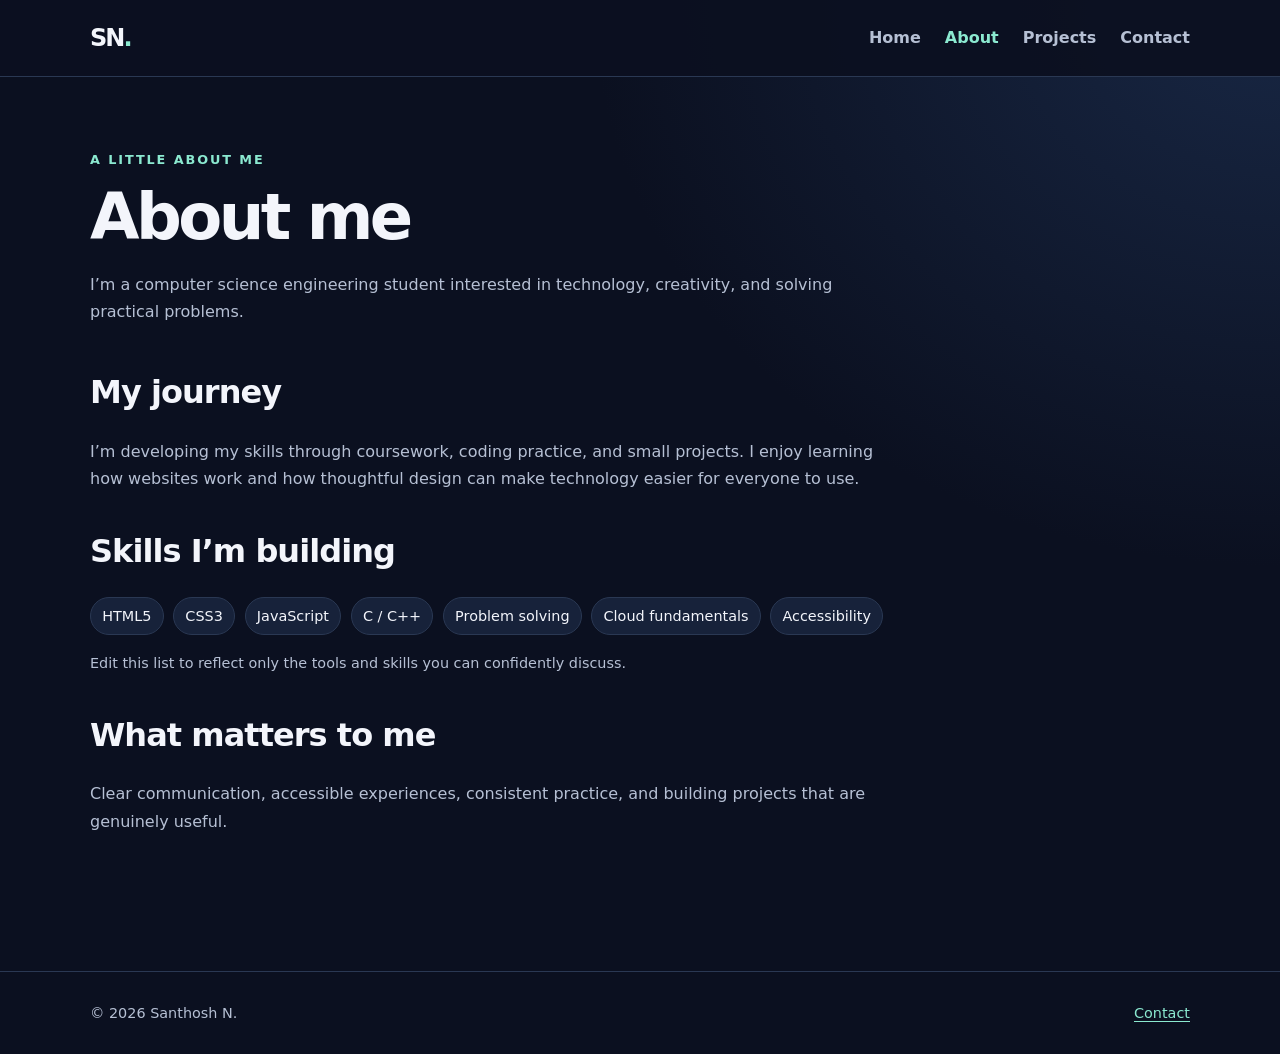
==== about.html @ c4337b8f "Add files via upload" ====
<!doctype html>
<html lang="en">
<head>
  <meta charset="utf-8">
  <meta name="viewport" content="width=device-width, initial-scale=1">
  <meta name="description" content="Learn about Santhosh N, a computer science engineering student, his interests, and current skills.">
  <meta name="theme-color" content="#111827">
  <title>About | Santhosh N</title>
  <link rel="stylesheet" href="styles.css">
  <script src="script.js" defer></script>
</head>
<body>
  <a class="skip-link" href="#main-content">Skip to main content</a>
  <header class="site-header"><div class="container header-inner">
    <a class="brand" href="index.html" aria-label="Santhosh N home">SN<span>.</span></a>
    <button class="menu-toggle" type="button" aria-expanded="false" aria-controls="primary-navigation">Menu</button>
    <nav id="primary-navigation" class="primary-navigation" aria-label="Main navigation"><ul>
      <li><a href="index.html">Home</a></li><li><a href="about.html" aria-current="page">About</a></li><li><a href="projects.html">Projects</a></li><li><a href="contact.html">Contact</a></li>
    </ul></nav>
  </div></header>
  <main id="main-content" class="container page-content">
    <header class="page-heading"><p class="eyebrow">A little about me</p><h1>About me</h1><p>I’m a computer science engineering student interested in technology, creativity, and solving practical problems.</p></header>
    <section class="content-section" aria-labelledby="journey-title"><h2 id="journey-title">My journey</h2><p>I’m developing my skills through coursework, coding practice, and small projects. I enjoy learning how websites work and how thoughtful design can make technology easier for everyone to use.</p></section>
    <section class="content-section" aria-labelledby="skills-title"><h2 id="skills-title">Skills I’m building</h2>
      <ul class="tag-list"><li>HTML5</li><li>CSS3</li><li>JavaScript</li><li>C / C++</li><li>Problem solving</li><li>Cloud fundamentals</li><li>Accessibility</li></ul>
      <p class="note">Edit this list to reflect only the tools and skills you can confidently discuss.</p>
    </section>
    <section class="content-section" aria-labelledby="values-title"><h2 id="values-title">What matters to me</h2><p>Clear communication, accessible experiences, consistent practice, and building projects that are genuinely useful.</p></section>
  </main>
  <footer class="site-footer"><div class="container footer-inner"><p>© <span data-current-year>2026</span> Santhosh N.</p><a href="contact.html">Contact</a></div></footer>
</body>
</html>
---- styles.css ----
:root{color-scheme:dark;--bg:#0b1020;--surface:#121a2d;--surface-2:#17223a;--text:#f3f5fb;--muted:#b6c0d4;--accent:#8be9d0;--border:#2a3853;--focus:#ffd166;font-family:system-ui,-apple-system,BlinkMacSystemFont,"Segoe UI",sans-serif}*{box-sizing:border-box}html{scroll-behavior:smooth}body{margin:0;background:radial-gradient(ellipse at top right,#182744 0,transparent 38%),var(--bg);color:var(--text);font-size:1rem;line-height:1.7}a{color:var(--accent);text-underline-offset:.22em}a:hover{text-decoration-thickness:2px}a:focus-visible,button:focus-visible,input:focus-visible,textarea:focus-visible{outline:3px solid var(--focus);outline-offset:4px}.container{width:min(1100px,calc(100% - 2.5rem));margin-inline:auto}.skip-link{position:absolute;left:1rem;top:-5rem;padding:.75rem 1rem;background:var(--focus);color:#111827;z-index:20;font-weight:700}.skip-link:focus{top:1rem}.site-header{border-bottom:1px solid var(--border);background:rgba(11,16,32,.92)}.header-inner{min-height:76px;display:flex;align-items:center;justify-content:space-between;gap:1rem}.brand{font-size:1.5rem;font-weight:850;letter-spacing:-.08em;text-decoration:none;color:var(--text)}.brand span{color:var(--accent)}.primary-navigation ul{display:flex;gap:1.5rem;list-style:none;margin:0;padding:0}.primary-navigation a{color:var(--muted);text-decoration:none;font-weight:650}.primary-navigation a[aria-current=page],.primary-navigation a:hover{color:var(--accent)}.menu-toggle{display:none;background:var(--surface);color:var(--text);border:1px solid var(--border);border-radius:.5rem;padding:.5rem .8rem}.hero{padding-block:clamp(5rem,12vw,9rem) 5rem}.eyebrow{color:var(--accent);font-size:.8rem;font-weight:800;letter-spacing:.15em;text-transform:uppercase;margin:0 0 .8rem}.hero h1,.page-heading h1{font-size:clamp(2.5rem,7vw,5rem);line-height:1.05;letter-spacing:-.055em;margin:0 0 1.25rem}.hero h1 span{color:var(--accent)}.hero-copy{max-width:650px;color:var(--muted);font-size:clamp(1.1rem,2.4vw,1.35rem)}.actions{display:flex;flex-wrap:wrap;gap:.85rem;margin-top:2rem}.button{display:inline-flex;align-items:center;justify-content:center;background:var(--accent);color:#08141b;font-weight:800;text-decoration:none;border:2px solid var(--accent);border-radius:.7rem;padding:.75rem 1.1rem;font:inherit;font-weight:800;cursor:pointer}.button:hover{filter:brightness(1.08)}.button-secondary{background:transparent;color:var(--text);border-color:var(--border)}.section{padding-block:2.5rem 5rem}.section-heading{margin-bottom:1.5rem}.section h2,.content-section h2,.contact-layout h2{font-size:clamp(1.5rem,3vw,2rem);line-height:1.2;letter-spacing:-.03em}.card-grid{display:grid;grid-template-columns:repeat(3,minmax(0,1fr));gap:1rem}.card{border:1px solid var(--border);border-radius:1rem;padding:1.4rem;background:linear-gradient(145deg,var(--surface),rgba(18,26,45,.72));min-width:0}.card h3,.project-card h2{margin:.2rem 0 .65rem;font-size:1.25rem}.card p{color:var(--muted);margin:.4rem 0}.site-footer{border-top:1px solid var(--border);margin-top:4rem}.footer-inner{min-height:82px;display:flex;align-items:center;justify-content:space-between;gap:1rem;color:var(--muted);font-size:.9rem}.page-content{min-height:60vh;padding-block:4.5rem 2rem}.page-heading{max-width:760px;margin-bottom:3rem}.page-heading h1{font-size:clamp(2.5rem,6vw,4rem)}.page-heading>p:last-child,.content-section p{color:var(--muted)}.content-section{max-width:820px;margin-block:2.5rem}.tag-list{display:flex;flex-wrap:wrap;gap:.6rem;list-style:none;margin:1rem 0;padding:0}.tag-list li{padding:.35rem .7rem;border:1px solid var(--border);background:var(--surface-2);border-radius:999px;color:var(--text);font-size:.9rem}.note,.field-help{color:var(--muted);font-size:.9rem}.project-grid{grid-template-columns:repeat(2,minmax(0,1fr))}.project-type{font-size:.78rem!important;text-transform:uppercase;letter-spacing:.12em;color:var(--accent)!important;font-weight:800}.contact-layout{display:grid;grid-template-columns:minmax(0,2fr) minmax(220px,1fr);gap:3rem}.contact-layout form{max-width:650px}.form-field{display:grid;gap:.4rem;margin-block:1.2rem}.form-field label{font-weight:700}.form-field input,.form-field textarea{width:100%;border:1px solid #52617a;border-radius:.6rem;background:#0a1020;color:var(--text);padding:.8rem;font:inherit}.form-field input:focus,.form-field textarea:focus{border-color:var(--accent)}.form-field textarea{resize:vertical}.field-help{margin:0}.form-status{min-height:1.5em;color:var(--accent)}.contact-aside{border-left:1px solid var(--border);padding-left:1.5rem}.contact-aside li{margin:.7rem 0}@media(max-width:700px){.container{width:min(100% - 1.5rem,1100px)}.menu-toggle{display:inline-flex}.primary-navigation{display:none;position:absolute;top:76px;left:0;right:0;padding:1rem 1.25rem;background:var(--surface);border-bottom:1px solid var(--border)}.primary-navigation.is-open{display:block}.primary-navigation ul{flex-direction:column;gap:.8rem}.card-grid,.project-grid,.contact-layout{grid-template-columns:1fr}.contact-aside{border-left:0;border-top:1px solid var(--border);padding:1.5rem 0 0}.footer-inner{padding-block:1rem;align-items:flex-start;flex-direction:column;gap:.2rem}.hero{padding-top:4rem}}@media(prefers-reduced-motion:reduce){html{scroll-behavior:auto}*,*::before,*::after{animation-duration:.01ms!important;animation-iteration-count:1!important;transition-duration:.01ms!important}}
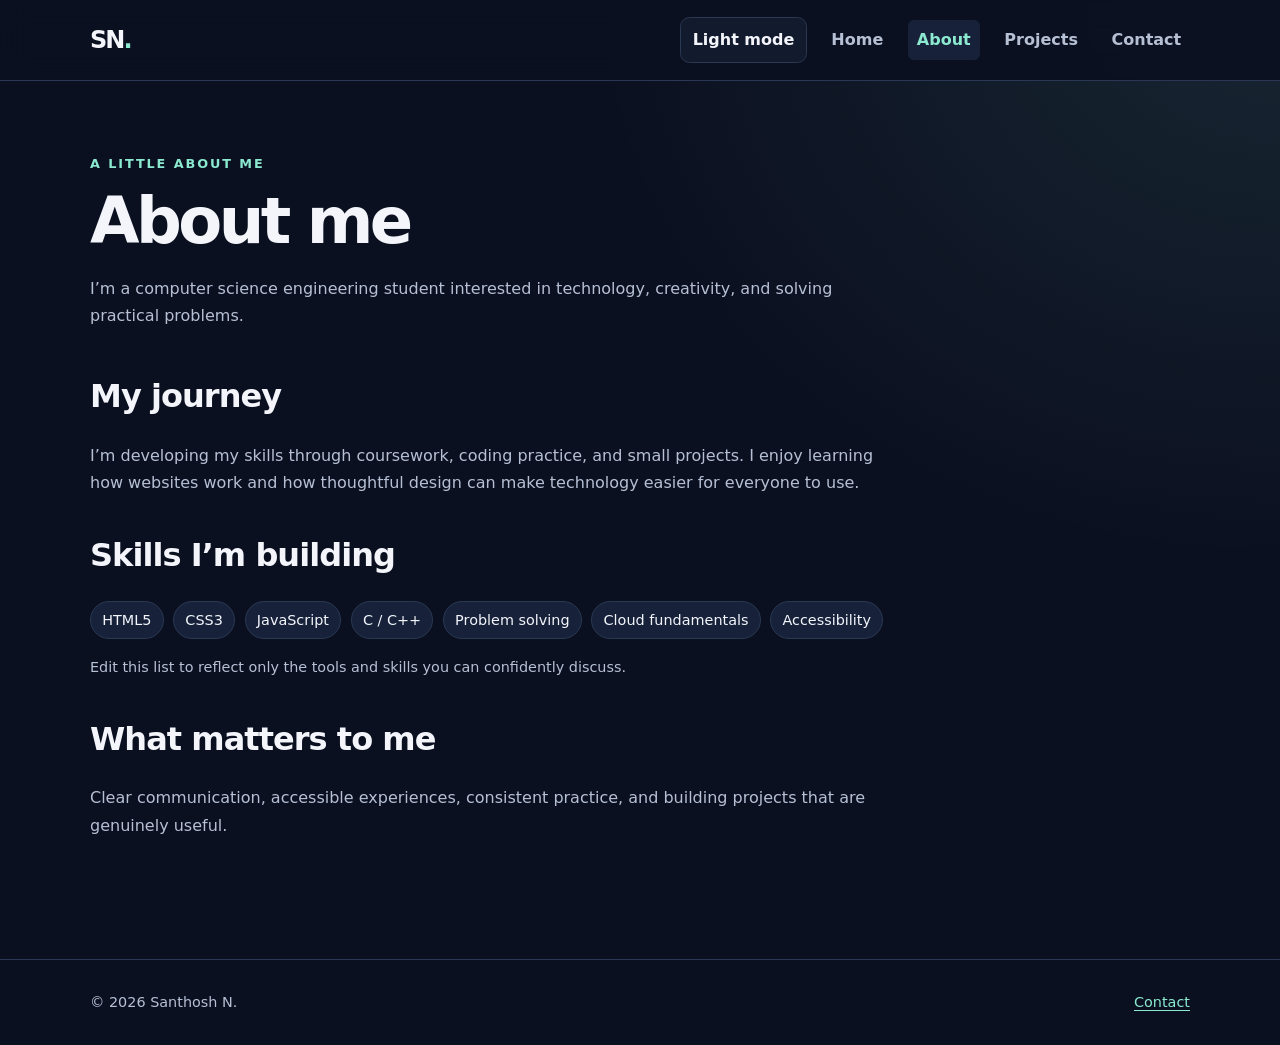
==== commit 576670b9: "Add files via upload" ====
--- a/about.html
+++ b/about.html
@@ -13,7 +13,7 @@
   <a class="skip-link" href="#main-content">Skip to main content</a>
   <header class="site-header"><div class="container header-inner">
     <a class="brand" href="index.html" aria-label="Santhosh N home">SN<span>.</span></a>
-    <button class="menu-toggle" type="button" aria-expanded="false" aria-controls="primary-navigation">Menu</button>
+    <div class="header-actions"><button class="theme-toggle" type="button" aria-label="Switch to light theme">Light mode</button><button class="menu-toggle" type="button" aria-expanded="false" aria-controls="primary-navigation">Menu</button></div>
     <nav id="primary-navigation" class="primary-navigation" aria-label="Main navigation"><ul>
       <li><a href="index.html">Home</a></li><li><a href="about.html" aria-current="page">About</a></li><li><a href="projects.html">Projects</a></li><li><a href="contact.html">Contact</a></li>
     </ul></nav>
--- a/styles.css
+++ b/styles.css
@@ -1 +1,93 @@
-:root{color-scheme:dark;--bg:#0b1020;--surface:#121a2d;--surface-2:#17223a;--text:#f3f5fb;--muted:#b6c0d4;--accent:#8be9d0;--border:#2a3853;--focus:#ffd166;font-family:system-ui,-apple-system,BlinkMacSystemFont,"Segoe UI",sans-serif}*{box-sizing:border-box}html{scroll-behavior:smooth}body{margin:0;background:radial-gradient(ellipse at top right,#182744 0,transparent 38%),var(--bg);color:var(--text);font-size:1rem;line-height:1.7}a{color:var(--accent);text-underline-offset:.22em}a:hover{text-decoration-thickness:2px}a:focus-visible,button:focus-visible,input:focus-visible,textarea:focus-visible{outline:3px solid var(--focus);outline-offset:4px}.container{width:min(1100px,calc(100% - 2.5rem));margin-inline:auto}.skip-link{position:absolute;left:1rem;top:-5rem;padding:.75rem 1rem;background:var(--focus);color:#111827;z-index:20;font-weight:700}.skip-link:focus{top:1rem}.site-header{border-bottom:1px solid var(--border);background:rgba(11,16,32,.92)}.header-inner{min-height:76px;display:flex;align-items:center;justify-content:space-between;gap:1rem}.brand{font-size:1.5rem;font-weight:850;letter-spacing:-.08em;text-decoration:none;color:var(--text)}.brand span{color:var(--accent)}.primary-navigation ul{display:flex;gap:1.5rem;list-style:none;margin:0;padding:0}.primary-navigation a{color:var(--muted);text-decoration:none;font-weight:650}.primary-navigation a[aria-current=page],.primary-navigation a:hover{color:var(--accent)}.menu-toggle{display:none;background:var(--surface);color:var(--text);border:1px solid var(--border);border-radius:.5rem;padding:.5rem .8rem}.hero{padding-block:clamp(5rem,12vw,9rem) 5rem}.eyebrow{color:var(--accent);font-size:.8rem;font-weight:800;letter-spacing:.15em;text-transform:uppercase;margin:0 0 .8rem}.hero h1,.page-heading h1{font-size:clamp(2.5rem,7vw,5rem);line-height:1.05;letter-spacing:-.055em;margin:0 0 1.25rem}.hero h1 span{color:var(--accent)}.hero-copy{max-width:650px;color:var(--muted);font-size:clamp(1.1rem,2.4vw,1.35rem)}.actions{display:flex;flex-wrap:wrap;gap:.85rem;margin-top:2rem}.button{display:inline-flex;align-items:center;justify-content:center;background:var(--accent);color:#08141b;font-weight:800;text-decoration:none;border:2px solid var(--accent);border-radius:.7rem;padding:.75rem 1.1rem;font:inherit;font-weight:800;cursor:pointer}.button:hover{filter:brightness(1.08)}.button-secondary{background:transparent;color:var(--text);border-color:var(--border)}.section{padding-block:2.5rem 5rem}.section-heading{margin-bottom:1.5rem}.section h2,.content-section h2,.contact-layout h2{font-size:clamp(1.5rem,3vw,2rem);line-height:1.2;letter-spacing:-.03em}.card-grid{display:grid;grid-template-columns:repeat(3,minmax(0,1fr));gap:1rem}.card{border:1px solid var(--border);border-radius:1rem;padding:1.4rem;background:linear-gradient(145deg,var(--surface),rgba(18,26,45,.72));min-width:0}.card h3,.project-card h2{margin:.2rem 0 .65rem;font-size:1.25rem}.card p{color:var(--muted);margin:.4rem 0}.site-footer{border-top:1px solid var(--border);margin-top:4rem}.footer-inner{min-height:82px;display:flex;align-items:center;justify-content:space-between;gap:1rem;color:var(--muted);font-size:.9rem}.page-content{min-height:60vh;padding-block:4.5rem 2rem}.page-heading{max-width:760px;margin-bottom:3rem}.page-heading h1{font-size:clamp(2.5rem,6vw,4rem)}.page-heading>p:last-child,.content-section p{color:var(--muted)}.content-section{max-width:820px;margin-block:2.5rem}.tag-list{display:flex;flex-wrap:wrap;gap:.6rem;list-style:none;margin:1rem 0;padding:0}.tag-list li{padding:.35rem .7rem;border:1px solid var(--border);background:var(--surface-2);border-radius:999px;color:var(--text);font-size:.9rem}.note,.field-help{color:var(--muted);font-size:.9rem}.project-grid{grid-template-columns:repeat(2,minmax(0,1fr))}.project-type{font-size:.78rem!important;text-transform:uppercase;letter-spacing:.12em;color:var(--accent)!important;font-weight:800}.contact-layout{display:grid;grid-template-columns:minmax(0,2fr) minmax(220px,1fr);gap:3rem}.contact-layout form{max-width:650px}.form-field{display:grid;gap:.4rem;margin-block:1.2rem}.form-field label{font-weight:700}.form-field input,.form-field textarea{width:100%;border:1px solid #52617a;border-radius:.6rem;background:#0a1020;color:var(--text);padding:.8rem;font:inherit}.form-field input:focus,.form-field textarea:focus{border-color:var(--accent)}.form-field textarea{resize:vertical}.field-help{margin:0}.form-status{min-height:1.5em;color:var(--accent)}.contact-aside{border-left:1px solid var(--border);padding-left:1.5rem}.contact-aside li{margin:.7rem 0}@media(max-width:700px){.container{width:min(100% - 1.5rem,1100px)}.menu-toggle{display:inline-flex}.primary-navigation{display:none;position:absolute;top:76px;left:0;right:0;padding:1rem 1.25rem;background:var(--surface);border-bottom:1px solid var(--border)}.primary-navigation.is-open{display:block}.primary-navigation ul{flex-direction:column;gap:.8rem}.card-grid,.project-grid,.contact-layout{grid-template-columns:1fr}.contact-aside{border-left:0;border-top:1px solid var(--border);padding:1.5rem 0 0}.footer-inner{padding-block:1rem;align-items:flex-start;flex-direction:column;gap:.2rem}.hero{padding-top:4rem}}@media(prefers-reduced-motion:reduce){html{scroll-behavior:auto}*,*::before,*::after{animation-duration:.01ms!important;animation-iteration-count:1!important;transition-duration:.01ms!important}}+:root{
+  color-scheme:dark;
+  --bg:#0b1020;--surface:#121a2d;--surface-2:#17223a;--text:#f3f5fb;--muted:#b6c0d4;
+  --accent:#8be9d0;--border:#2a3853;--focus:#ffd166;--header-bg:rgba(11,16,32,.94);
+  --shadow:0 18px 45px rgba(0,0,0,.16);
+  font-family:system-ui,-apple-system,BlinkMacSystemFont,"Segoe UI",sans-serif;
+}
+:root[data-theme="light"]{
+  color-scheme:light;
+  --bg:#f5f7fb;--surface:#fff;--surface-2:#eaf0f8;--text:#172033;--muted:#4b5870;
+  --accent:#087f6b;--border:#d4dce8;--focus:#a04b00;--header-bg:rgba(245,247,251,.94);
+  --shadow:0 18px 45px rgba(27,39,64,.08);
+}
+*{box-sizing:border-box}
+html{scroll-behavior:smooth}
+body{margin:0;background:radial-gradient(ellipse at top right,color-mix(in srgb,var(--accent) 10%,transparent),transparent 38%),var(--bg);color:var(--text);font-size:1rem;line-height:1.7;transition:background-color .2s,color .2s}
+a{color:var(--accent);text-underline-offset:.22em}
+a:hover{text-decoration-thickness:2px}
+a:focus-visible,button:focus-visible,input:focus-visible,textarea:focus-visible{outline:3px solid var(--focus);outline-offset:4px}
+.skip-link{position:absolute;left:1rem;top:-5rem;padding:.75rem 1rem;background:var(--focus);color:var(--bg);z-index:20;font-weight:700}
+.skip-link:focus{top:1rem}
+.container{width:min(1100px,calc(100% - 2rem));margin-inline:auto}
+.site-header{position:sticky;top:0;z-index:10;border-bottom:1px solid var(--border);background:var(--header-bg);backdrop-filter:blur(14px)}
+.header-inner{min-height:72px;display:flex;align-items:center;justify-content:space-between;gap:1rem}
+.brand{font-size:1.5rem;font-weight:850;letter-spacing:-.08em;text-decoration:none;color:var(--text)}
+.brand span{color:var(--accent)}
+.header-actions{display:flex;align-items:center;gap:.65rem}
+.primary-navigation{display:none;position:absolute;top:72px;left:0;right:0;padding:1rem;background:var(--surface);border-bottom:1px solid var(--border)}
+.primary-navigation.is-open{display:block}
+.primary-navigation ul{display:flex;flex-direction:column;gap:.6rem;list-style:none;margin:0;padding:0}
+.primary-navigation a{display:block;padding:.35rem .5rem;color:var(--muted);text-decoration:none;font-weight:650;border-radius:.4rem}
+.primary-navigation a[aria-current=page],.primary-navigation a:hover{color:var(--accent);background:var(--surface-2)}
+.menu-toggle,.theme-toggle{background:var(--surface);color:var(--text);border:1px solid var(--border);border-radius:.6rem;padding:.5rem .7rem;font:inherit;font-weight:700;cursor:pointer}
+.hero{padding-block:clamp(4rem,10vw,8rem) 4rem}
+.eyebrow{color:var(--accent);font-size:.8rem;font-weight:800;letter-spacing:.15em;text-transform:uppercase;margin:0 0 .8rem}
+.hero h1,.page-heading h1{font-size:clamp(2.5rem,8vw,5rem);line-height:1.05;letter-spacing:-.055em;margin:0 0 1.25rem}
+.hero h1 span{color:var(--accent)}
+.hero-copy{max-width:650px;color:var(--muted);font-size:clamp(1.1rem,2.4vw,1.35rem)}
+.actions{display:flex;flex-wrap:wrap;gap:.85rem;margin-top:2rem}
+.button{display:inline-flex;align-items:center;justify-content:center;background:var(--accent);color:var(--bg);font-weight:800;text-decoration:none;border:2px solid var(--accent);border-radius:.7rem;padding:.75rem 1.1rem;font:inherit;cursor:pointer}
+.button:hover{filter:brightness(1.08)}
+.button-secondary{background:transparent;color:var(--text);border-color:var(--border)}
+.section{padding-block:2rem 4rem}
+.section-heading{margin-bottom:1.5rem}
+.section h2,.content-section h2,.contact-layout h2{font-size:clamp(1.5rem,3vw,2rem);line-height:1.2;letter-spacing:-.03em}
+.card-grid{display:grid;grid-template-columns:minmax(0,1fr);gap:1rem}
+.card{border:1px solid var(--border);border-radius:1rem;padding:1.4rem;background:var(--surface);box-shadow:var(--shadow);min-width:0}
+.card h3,.project-card h2{margin:.2rem 0 .65rem;font-size:1.25rem}
+.card p{color:var(--muted);margin:.4rem 0}
+.site-footer{border-top:1px solid var(--border);margin-top:3rem}
+.footer-inner{min-height:82px;display:flex;align-items:flex-start;justify-content:space-between;flex-direction:column;gap:.2rem;padding-block:1rem;color:var(--muted);font-size:.9rem}
+.page-content{min-height:60vh;padding-block:3.5rem 2rem}
+.page-heading{max-width:760px;margin-bottom:3rem}
+.page-heading h1{font-size:clamp(2.5rem,7vw,4rem)}
+.page-heading>p:last-child,.content-section p{color:var(--muted)}
+.content-section{max-width:820px;margin-block:2.5rem}
+.tag-list{display:flex;flex-wrap:wrap;gap:.6rem;list-style:none;margin:1rem 0;padding:0}
+.tag-list li{padding:.35rem .7rem;border:1px solid var(--border);background:var(--surface-2);border-radius:999px;color:var(--text);font-size:.9rem}
+.note,.field-help{color:var(--muted);font-size:.9rem}
+.project-type{font-size:.78rem!important;text-transform:uppercase;letter-spacing:.12em;color:var(--accent)!important;font-weight:800}
+.contact-layout{display:grid;grid-template-columns:minmax(0,1fr);gap:2rem}
+.contact-layout form{max-width:650px}
+.form-field{display:grid;gap:.4rem;margin-block:1.2rem}
+.form-field label{font-weight:700}
+.form-field input,.form-field textarea{width:100%;border:1px solid var(--border);border-radius:.6rem;background:var(--bg);color:var(--text);padding:.8rem;font:inherit}
+.form-field input:focus,.form-field textarea:focus{border-color:var(--accent)}
+.form-field textarea{resize:vertical}
+.field-help{margin:0}
+.form-status{min-height:1.5em;color:var(--accent)}
+.contact-aside{border-top:1px solid var(--border);padding-top:1.5rem}
+.contact-aside li{margin:.7rem 0}
+@media (min-width:600px){
+  .container{width:min(1100px,calc(100% - 3rem))}
+  .card-grid{grid-template-columns:repeat(2,minmax(0,1fr))}
+  .footer-inner{align-items:center;flex-direction:row}
+  .page-content{padding-top:4.5rem}
+}
+@media (min-width:800px){
+  .menu-toggle{display:none}
+  .header-inner{min-height:80px}
+  .header-actions{margin-left:auto}
+  .primary-navigation{display:block;position:static;padding:0;background:transparent;border:0}
+  .primary-navigation ul{flex-direction:row;gap:1rem}
+  .primary-navigation a{padding:.4rem .55rem}
+  .card-grid{grid-template-columns:repeat(3,minmax(0,1fr))}
+  .project-grid{grid-template-columns:repeat(2,minmax(0,1fr))}
+  .contact-layout{grid-template-columns:minmax(0,2fr) minmax(220px,1fr);gap:3rem}
+  .contact-aside{border-top:0;border-left:1px solid var(--border);padding:0 0 0 1.5rem}
+}
+@media (prefers-reduced-motion:reduce){
+  html{scroll-behavior:auto}
+  *,*::before,*::after{animation-duration:.01ms!important;animation-iteration-count:1!important;transition-duration:.01ms!important}
+}
